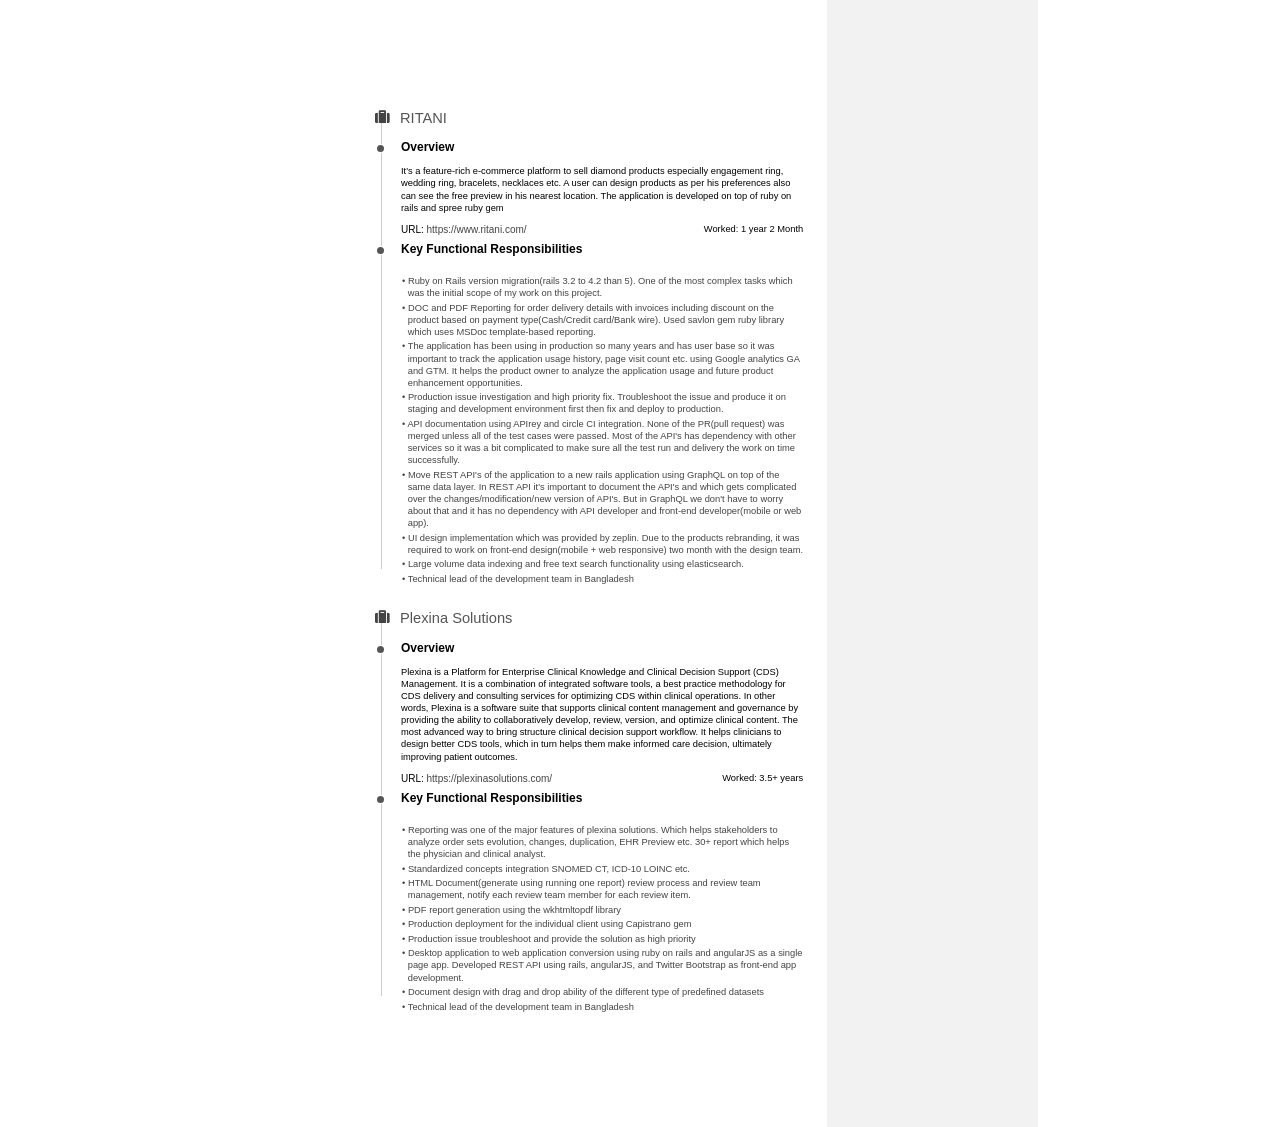
==== project.html @ 6e99eae2 "initial commit" ====
<!DOCTYPE html>
<html>
<head>
    <title>Md. Masud Rana</title>
    
    <meta http-equiv="Content-Type" content="text/html; charset=UTF-8">
    
    <link rel="shortcut icon" href="">
    <link type="text/css" href="./normalize.css" rel="stylesheet">
    <link rel="stylesheet" href="https://use.fontawesome.com/releases/v5.5.0/css/all.css" integrity="sha384-B4dIYHKNBt8Bc12p+WXckhzcICo0wtJAoU8YZTY5qE0Id1GSseTk6S+L3BlXeVIU" crossorigin="anonymous">
    <link href="./css" rel="stylesheet">
    <link href="./css(1)" rel="stylesheet">
    <link type="text/css" href="./resume.css" rel="stylesheet" >
</head>

<body lang="en">
    <section id="main">
        <header id="title">
            <h1>&nbsp;</h1>
            <span class="subtitle">&nbsp;</span>
        </header>
        <section class="main-block">
            <h2><i class="fa fa-suitcase"></i> RITANI</h2>
            <section class="blocks">
              <div class="date">
                  &nbsp;
              </div>
              <div class="decorator">
              </div>
              <div class="details">
                  <header>
                      <h3>Overview</h3>
                      <p>
                        It's a feature-rich e-commerce platform to sell diamond products especially engagement ring, wedding ring, bracelets, necklaces etc. A user can design products as per his preferences also can see the free preview in his nearest location. The application is developed on top of ruby on rails and spree ruby gem
                      </p>

                      <span class="place"> URL: <a href="https://www.ritani.com/">https://www.ritani.com/</a></span>
                      &nbsp;&nbsp;&nbsp;
                      <span class="location"> Worked: 1 year 2 Month</span>
                  </header>
              </div>
            </section>            
            <section class="blocks">
                <div class="date">
                    &nbsp;
                </div>
                <div class="decorator">
                </div>
                <div class="details">
                    <header>
                        <h3>Key Functional Responsibilities</h3>                        
                    </header>
                    <div>
                        <ul>                            
                            <li>Ruby on Rails version migration(rails 3.2 to 4.2 than 5). One of the most complex tasks which was the initial scope of my work on this project.</li>
                            <li>DOC and PDF Reporting for order delivery details with invoices including discount on the product based on payment type(Cash/Credit card/Bank wire). Used savlon gem ruby library which uses MSDoc template-based reporting.</li>
                            <li>The application has been using in production so many years and has user base so it was important to track the application usage history, page visit count etc. using Google analytics GA and GTM. It helps the product owner to analyze the application usage and future product enhancement opportunities.</li>
                            <li>Production issue investigation and high priority fix. Troubleshoot the issue and produce it on staging and development environment first then fix and deploy to production.</<li>
                            <li>API documentation using APIrey and circle CI integration. None of the PR(pull request) was merged unless all of the test cases were passed. Most of the API's has dependency with other services so it was a bit complicated to make sure all the test run and delivery the work on time successfully.</li>
                            <li>Move REST API's of the application to a new rails application using GraphQL on top of the same data layer. In REST API it's important to document the API's and which gets complicated over the changes/modification/new version of API's. But in GraphQL we don't have to worry about that and it has no dependency with API developer and front-end developer(mobile or web app).</li>
                            <li>UI design implementation which was provided by zeplin. Due to the products rebranding, it was required to work on front-end design(mobile + web responsive) two month with the design team.</li>
                            <li>Large volume data indexing and free text search functionality using elasticsearch.</li>
                            <li>Technical lead of the development team in Bangladesh</li>
                        </ul>
                    </div>
                </div>
            </section>
        </section>    
        <section class="main-block">
            <h2><i class="fa fa-suitcase"></i> Plexina Solutions</h2>
            <section class="blocks">
              <div class="date">
                  &nbsp;
              </div>
              <div class="decorator">
              </div>
              <div class="details">
                  <header>
                      <h3>Overview</h3>
                      <p>
                        Plexina is a Platform for Enterprise Clinical Knowledge and Clinical Decision Support (CDS) Management. It is a combination of integrated software tools, a best practice methodology for CDS delivery and consulting services for optimizing CDS within clinical operations. In other words, Plexina is a software suite that supports clinical content management and governance by providing the ability to collaboratively develop, review, version, and optimize clinical content. The most advanced way to bring structure clinical decision support workflow. It helps clinicians to design better CDS tools, which in turn helps them make informed care decision, ultimately improving patient outcomes.
                      </p>

                      <span class="place"> URL: <a href="https://plexinasolutions.com/">https://plexinasolutions.com/</a></span>
                      &nbsp;&nbsp;&nbsp;
                      <span class="location"> Worked: 3.5+ years</span>
                  </header>
              </div>
            </section>            
            <section class="blocks">
                <div class="date">
                    &nbsp;
                </div>
                <div class="decorator">
                </div>
                <div class="details">
                    <header>
                        <h3>Key Functional Responsibilities</h3>                        
                    </header>
                    <div>
                        <ul>                            
                            <li>Reporting was one of the major features of plexina solutions. Which helps stakeholders to analyze order sets evolution, changes, duplication, EHR Preview etc. 30+ report which helps the physician and clinical analyst.</li>
                            <li>Standardized concepts integration SNOMED CT, ICD-10 LOINC etc.</li>
                            <li>HTML Document(generate using running one report) review process and review team management, notify each review team member for each review item.</li>
                            <li>PDF report generation using the wkhtmltopdf library</li>
                            <li>Production deployment for the individual client using Capistrano gem</li>
                            <li>Production issue troubleshoot and provide the solution as high priority</li>
                            <li>Desktop application to web application conversion using ruby on rails and angularJS as a single page app. Developed REST API using rails, angularJS, and Twitter Bootstrap as front-end app development.</li>
                            <li>Document design with drag and drop ability of the different type of predefined datasets</li>
                            <li>Technical lead of the development team in Bangladesh</li>
                        </ul>
                    </div>
                </div>
            </section>
        </section>        
    </section>
        
    <aside id="sidebar">
        &nbsp;
    </aside>

<script type="text/javascript" async="" src="./analytics.js"></script><script async="" src="./js"></script>
<script>
  window.dataLayer = window.dataLayer || [];
  function gtag(){dataLayer.push(arguments);}
  gtag('js', new Date());

  gtag('config', 'UA-69906857-1');
</script>
    
</body></html>
---- resume.css ----
@page{
  size: A4 portrait;
  margin: 0;
}

*{
  box-sizing: border-box;
}

:root{
  --page-width: 8.3in;
  --page-height: 11.74in;
  --main-width: 6.1in;
  --sidebar-width: calc(var(--page-width) - var(--main-width));
  --decorator-horizontal-margin: 0.2in;

  --sidebar-horizontal-padding: 0.2in;

  /* XXX: using px for very good precision control */
  --decorator-outer-offset-top: 10px;
  --decorator-outer-offset-left: -5.5px;
  --decorator-border-width: 1px;
  --decorator-outer-dim: 9px;
  --decorator-border: 1px solid #ccc;

  --row-blocks-padding-top: 5pt;
  --date-block-width: 1.2in;

  --main-blocks-title-icon-offset-left: -19pt;
}

body{
  width: var(--page-width);
  height: var(--page-height);
  margin: 0 auto;
  font-family: "Open Sans", sans-serif;
  font-weight: 300;
  line-height: 1.3;
  color: #444;
  hyphens: auto;
}

h1, h2, h3{
  margin: 0;
  color: #000;
}

a{
    text-decoration: none;
    color: #444;
}

li{
  list-style-type: none;
}

#main{
  float: left;
  width: var(--main-width);
  padding: 0.25in 0.25in 0 0.25in;
  font-size: 7pt;
}

#sidebar{
  float: right;
  position: relative; /* for disclaimer */
  width: var(--sidebar-width);
  height: 100%;
  padding: 0.6in var(--sidebar-horizontal-padding);
  background-color: #f2f2f2;
  font-size: 8.5pt;
}

/* main */

/** big title **/
#title, h1, h2{
  /*text-transform: uppercase;*/
}

#title{
  position: relative;
  left: 0.55in;
  margin-bottom: 0.3in;
  line-height: 1.2;
}

#title h1{
  font-weight: bold;
  font-size: 18pt;
  line-height: 1.5;
}

#title h1 strong{
  margin: auto 2pt auto 4pt;
  font-weight: 600;
}

.subtitle{
  font-size: 8pt;
}

/*** categorial blocks ***/

.main-block{
  margin-top: 0.1in;
}

#main h2{
  position: relative;
  top: var(--row-blocks-padding-top);
  /* XXX: 0.5px for aligning fx printing */
  left: calc((var(--date-block-width) + var(--decorator-horizontal-margin)));
  font-weight: 400;
  font-size: 11pt;
  color: #555;
}

#main h2 > i{
  /* use absolute position to prevent icon's width from misaligning title */
  /* assigning a fixed width here is no better due to needing to align decorator
     line too */
  position: absolute;
  left: var(--main-blocks-title-icon-offset-left);
  z-index: 1; /* over decorator line */
  color: #444;
}

#main h2::after{ /* extends the decorator line */
  height: calc(var(--row-blocks-padding-top) * 2);
  position: relative;
  top: calc(-1 * var(--row-blocks-padding-top));
  /* XXX: 0.5px for aligning fx printing */
  left: calc(-1 * var(--decorator-horizontal-margin));
  display: block;
  border-left: var(--decorator-border);
  z-index: 0;
  line-height: 0;
  font-size: 0;
  content: ' ';
}

/**** minor tweaks on the icon fonts ****/
#main h2 > .fa-graduation-cap{
  left: calc(var(--main-blocks-title-icon-offset-left) - 2pt);
  top: 2pt;
}

#main h2 > .fa-suitcase{
  top: 1pt;
}

#main h2 > .fa-folder-open{
  top: 1.5pt;
}

/**** individual row blocks (date - decorator - details) ****/

.blocks{
  display: flex;
  flex-flow: row nowrap;
}

.blocks > div{
  padding-top: var(--row-blocks-padding-top);
}

.date{
  flex: 0 0 var(--date-block-width);
  padding-top: calc(var(--row-blocks-padding-top) + 2.5pt) !important;
  padding-right: var(--decorator-horizontal-margin);
  font-size: 7pt;
  text-align: right;
  line-height: 1;
}

.date span{
  display: block;
}

.date span:nth-child(2)::before{
  position: relative;
  top: 1pt;
  right: 5.5pt;
  display: block;
  height: 10pt;
  content: '|';
}

.decorator{
  flex: 0 0 0;
  position: relative;
  width: 2pt;
  min-height: 100%;
  border-left: var(--decorator-border);
}

/*
 * XXX: Use two filled circles to achieve the circle-with-white-border effect.
 * The normal technique of only using one pseudo element and
 * border: 1px solid white; style makes firefox erroneously either:
 * 1) overflows the grayshade background (if no background-clip is set), or
 * 2) shows decorator line which should've been masked by the white border
 *
 */

.decorator::before{
  position: absolute;
  top: var(--decorator-outer-offset-top);
  left: var(--decorator-outer-offset-left);
  content: ' ';
  display: block;
  width: var(--decorator-outer-dim);
  height: var(--decorator-outer-dim);
  border-radius: calc(var(--decorator-outer-dim) / 2);
  background-color: #fff;
}

.decorator::after{
  position: absolute;
  top: calc(var(--decorator-outer-offset-top) + var(--decorator-border-width));
  left: calc(var(--decorator-outer-offset-left) + var(--decorator-border-width));
  content: ' ';
  display: block;
  width: calc(var(--decorator-outer-dim) - (var(--decorator-border-width) * 2));
  height: calc(var(--decorator-outer-dim) - (var(--decorator-border-width) * 2));
  border-radius: calc((var(--decorator-outer-dim) - (var(--decorator-border-width) * 2)) / 2);
  background-color: #555;
}

.blocks:last-child .decorator{ /* slightly shortens it */
  margin-bottom: 0.25in;
}

/***** fine-tunes on the details block where the real juice is *****/

.details{
  flex: 1 0 0;
  padding-left: var(--decorator-horizontal-margin);
  padding-top: calc(var(--row-blocks-padding-top) - 0.5pt) !important; /* not sure why but this is needed for better alignment */
}

.details header{
  color: #000;
}

.details h3{
  font-size: 9pt;
}

.main-block:not(.concise) .details div{
  margin: 0.18in 0 0.1in 0;
}

.main-block:not(.concise) .blocks:last-child .details div{
  margin-bottom: 0;
}

.main-block.concise .details div:not(.concise){
  /* use padding to work around the fact that margin doesn't affect floated
     neighboring elements */
  padding: 0.05in 0 0.07in 0;
}

.details .place{
  float: left;
  font-size: 7.5pt;
}

.details .location{
  float: right;
}

.details div{
  clear: both;
}

.details .location::before{
  display: inline-block;
  position: relative;
  right: 3pt;
  top: 0.25pt;
  font-family: FontAwesome;
  font-weight: normal;
  font-style: normal;
  text-decoration: inherit;
}

/***** fine-tunes on the lists... *****/

#main ul, #personal-info ul, #cert-info ul{
  padding-left: 0.07in;
  margin: 0.08in 0;
}

#main li, #personal-info li, #cent-info li{
  margin: 0 0 0.025in 0;
}

/****** customize list symbol style ******/
#main li::before, #personal-info li::before, #cert-info li::before{
  position: relative;
  margin-left: -4.25pt;
  content: '• ';
}

.details .concise ul{
  margin: 0 !important;
  -webkit-columns: 2;
  -moz-columns: 2;
  columns: 2;
}

.details .concise li{
  margin: 0 !important;
}

.details .concise li{
  margin-left: 0 !important;
}



/* sidebar */

.avatar{
    border-radius: 50%;
    border: 3px solid black;
    max-width: 100%;
    display: block;
    vertical-align: middle;
    height: auto;
    -webkit-filter: grayscale(100%);
    filter: grayscale(100%);
}

#sidebar h1{
  font-weight: 400;
  font-size: 11pt;
}

.side-block{
  margin-top: 0.2in;
}

#contact ul, #links ul{
  margin-top: 0.05in;
  padding-left: 0;
  font-family: "Source Sans Pro";
  font-weight: 400;
  line-height: 1.75;
}

#contact li > i, #links li > i{
  width: 9pt; /* for text alignment */
  text-align: right;
}

#skills{
  line-height: 1.5;
}

#skills ul{
  margin: 0.05in 0 0.15in;
  padding: 0;
}

#disclaimer{
  position: absolute;
  bottom: var(--sidebar-horizontal-padding);
  right: var(--sidebar-horizontal-padding);
  font-size: 7.5pt;
  font-style: italic;
  line-height: 1.1;
  text-align: right;
  color: #777;
}

#disclaimer p{
    display: none;
}

#disclaimer a.btn{
    color: #333;
    border-color: #ccc;
    display: inline-block;
    padding: 5px 10px;
    margin-bottom: 0;
    font-size: 10pt;
    text-align: center;
    white-space: nowrap;
    vertical-align: middle;
    cursor: pointer;
    -webkit-user-select: none;
    -moz-user-select: none;
    -ms-user-select: none;
    user-select: none;
    background-image: none;
    border: 1px solid;
    border-radius: 4px;
}

#disclaimer a.btn:hover{
    color: #333;
    background-color: #e6e6e6;
    border-color: #adadad;
}

#personal-info li {
    font-size: 7.5pt;
}

#cert-info li {
    font-size: 7.4pt;
    display: block;
    margin-bottom: 0.08in;
}

#cert-info li span{
    font-size: 7pt;
    display: block;
    margin-bottom: 0.12in;
}

.print{
    display: none;
}

@media print {
    .page-break{
        page-break-after: always;
    }

    body{
        -webkit-print-color-adjust:exact;
    }

    #disclaimer p{
        display: block;
    }

    #disclaimer a.btn{
        display: none;
    }

    .print{
        display: inherit;
    }

    .page-break-margin{
        margin-top: 2in;
    }
}

li.project-title{
    font-size: 8pt;
    font-weight: bold;
}

li.project-title > ul li {
    font-size: 7pt;
    font-weight: normal;
}
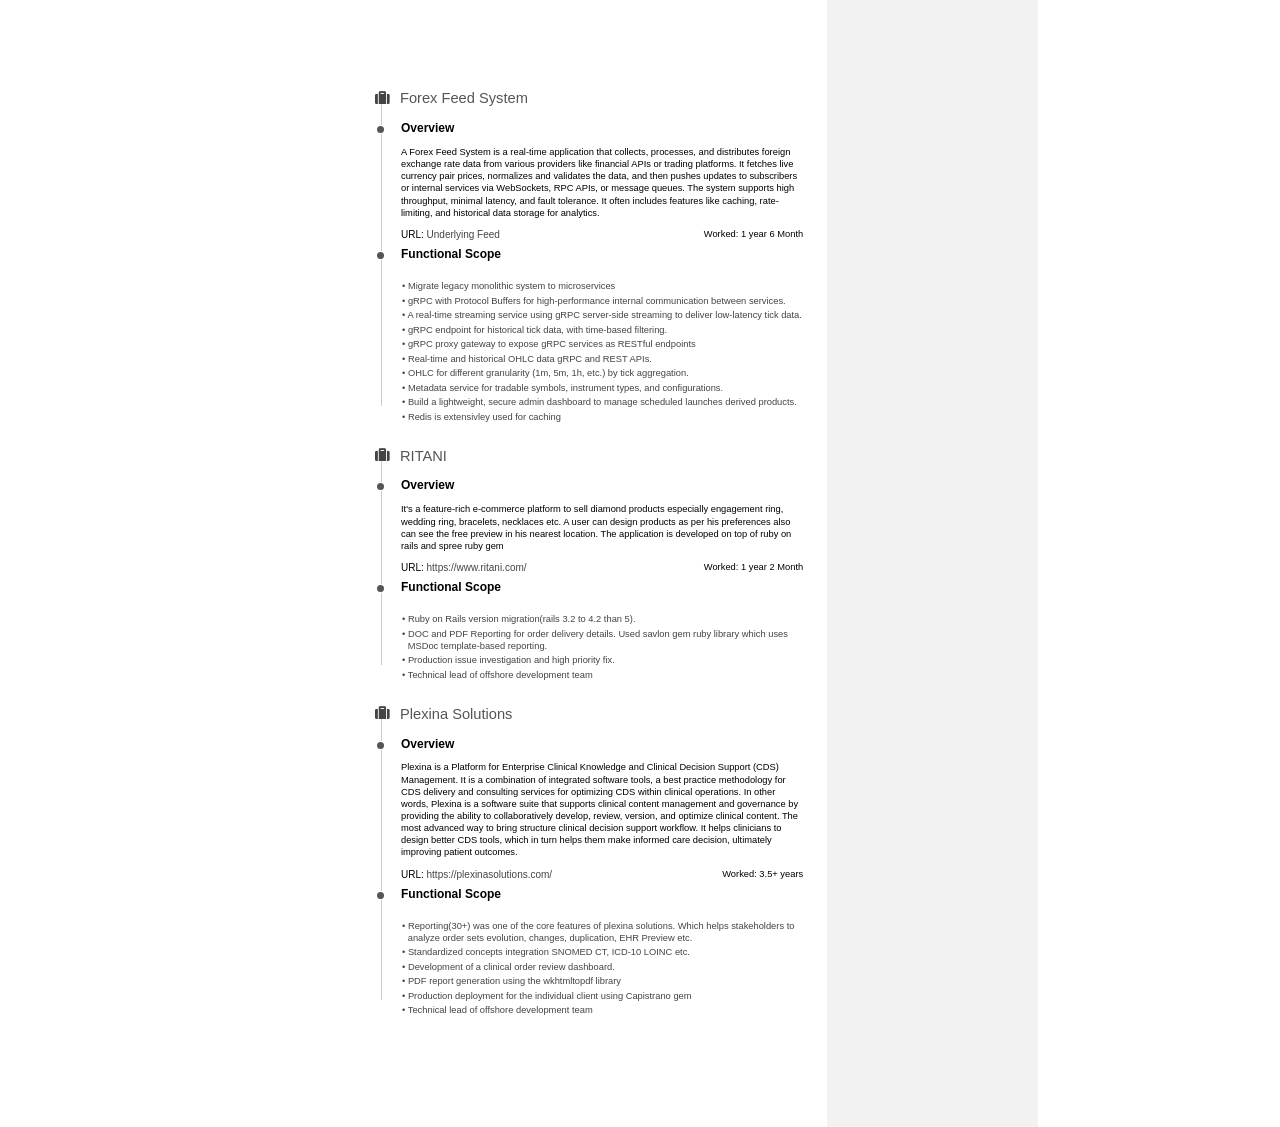
==== commit 2be7a637: "update project" ====
--- a/project.html
+++ b/project.html
@@ -19,6 +19,53 @@
             <h1>&nbsp;</h1>
             <span class="subtitle">&nbsp;</span>
         </header>
+        <section class="main-block">
+            <h2><i class="fa fa-suitcase"></i> Forex Feed System</h2>
+            <section class="blocks">
+              <div class="date">
+                  &nbsp;
+              </div>
+              <div class="decorator">
+              </div>
+              <div class="details">
+                  <header>
+                      <h3>Overview</h3>
+                      <p>
+                        A Forex Feed System is a real-time application that collects, processes, and distributes foreign exchange rate data from various providers like financial APIs or trading platforms. It fetches live currency pair prices, normalizes and validates the data, and then pushes updates to subscribers or internal services via WebSockets, RPC APIs, or message queues. The system supports high throughput, minimal latency, and fault tolerance. It often includes features like caching, rate-limiting, and historical data storage for analytics.
+                      </p>
+                      <span class="place">URL: <a href="https://app.deriv.com/dtrader">Underlying Feed</a></span>
+                      &nbsp;&nbsp;&nbsp;
+                      <span class="location"> Worked: 1 year 6 Month</span>
+                  </header>
+              </div>
+            </section>            
+            <section class="blocks">
+                <div class="date">
+                    &nbsp;
+                </div>
+                <div class="decorator">
+                </div>
+                <div class="details">
+                    <header>
+                        <h3>Functional Scope</h3>                        
+                    </header>
+                    <div>
+                        <ul>                            
+                            <li>Migrate legacy monolithic system to microservices</li>
+                            <li>gRPC with Protocol Buffers for high-performance internal communication between services.</li>
+                            <li>A real-time streaming service using gRPC server-side streaming to deliver low-latency tick data.</li>
+                            <li>gRPC endpoint for historical tick data, with time-based filtering.</li>
+                            <li>gRPC proxy gateway to expose gRPC services as RESTful endpoints</li>
+                            <li>Real-time and historical OHLC data gRPC and REST APIs.</li>
+                            <li>OHLC for different granularity (1m, 5m, 1h, etc.) by tick aggregation.</li>
+                            <li>Metadata service for tradable symbols, instrument types, and configurations.</li>
+                            <li>Build a lightweight, secure admin dashboard to manage scheduled launches derived products.</li>
+                            <li>Redis is extensivley used for caching</li>
+                        </ul>
+                    </div>
+                </div>
+            </section>
+        </section>    
         <section class="main-block">
             <h2><i class="fa fa-suitcase"></i> RITANI</h2>
             <section class="blocks">
@@ -48,19 +95,14 @@
                 </div>
                 <div class="details">
                     <header>
-                        <h3>Key Functional Responsibilities</h3>                        
+                        <h3>Functional Scope</h3>                        
                     </header>
                     <div>
                         <ul>                            
-                            <li>Ruby on Rails version migration(rails 3.2 to 4.2 than 5). One of the most complex tasks which was the initial scope of my work on this project.</li>
-                            <li>DOC and PDF Reporting for order delivery details with invoices including discount on the product based on payment type(Cash/Credit card/Bank wire). Used savlon gem ruby library which uses MSDoc template-based reporting.</li>
-                            <li>The application has been using in production so many years and has user base so it was important to track the application usage history, page visit count etc. using Google analytics GA and GTM. It helps the product owner to analyze the application usage and future product enhancement opportunities.</li>
-                            <li>Production issue investigation and high priority fix. Troubleshoot the issue and produce it on staging and development environment first then fix and deploy to production.</<li>
-                            <li>API documentation using APIrey and circle CI integration. None of the PR(pull request) was merged unless all of the test cases were passed. Most of the API's has dependency with other services so it was a bit complicated to make sure all the test run and delivery the work on time successfully.</li>
-                            <li>Move REST API's of the application to a new rails application using GraphQL on top of the same data layer. In REST API it's important to document the API's and which gets complicated over the changes/modification/new version of API's. But in GraphQL we don't have to worry about that and it has no dependency with API developer and front-end developer(mobile or web app).</li>
-                            <li>UI design implementation which was provided by zeplin. Due to the products rebranding, it was required to work on front-end design(mobile + web responsive) two month with the design team.</li>
-                            <li>Large volume data indexing and free text search functionality using elasticsearch.</li>
-                            <li>Technical lead of the development team in Bangladesh</li>
+                            <li>Ruby on Rails version migration(rails 3.2 to 4.2 than 5).</li>
+                            <li>DOC and PDF Reporting for order delivery details. Used savlon gem ruby library which uses MSDoc template-based reporting.</li>
+                            <li>Production issue investigation and high priority fix.</<li>
+                            <li>Technical lead of offshore development team</li>
                         </ul>
                     </div>
                 </div>
@@ -95,19 +137,16 @@
                 </div>
                 <div class="details">
                     <header>
-                        <h3>Key Functional Responsibilities</h3>                        
+                        <h3>Functional Scope</h3>                        
                     </header>
                     <div>
                         <ul>                            
-                            <li>Reporting was one of the major features of plexina solutions. Which helps stakeholders to analyze order sets evolution, changes, duplication, EHR Preview etc. 30+ report which helps the physician and clinical analyst.</li>
+                            <li>Reporting(30+) was one of the core features of plexina solutions. Which helps stakeholders to analyze order sets evolution, changes, duplication, EHR Preview etc.
                             <li>Standardized concepts integration SNOMED CT, ICD-10 LOINC etc.</li>
-                            <li>HTML Document(generate using running one report) review process and review team management, notify each review team member for each review item.</li>
+                            <li>Development of a clinical order review dashboard.</li>
                             <li>PDF report generation using the wkhtmltopdf library</li>
                             <li>Production deployment for the individual client using Capistrano gem</li>
-                            <li>Production issue troubleshoot and provide the solution as high priority</li>
-                            <li>Desktop application to web application conversion using ruby on rails and angularJS as a single page app. Developed REST API using rails, angularJS, and Twitter Bootstrap as front-end app development.</li>
-                            <li>Document design with drag and drop ability of the different type of predefined datasets</li>
-                            <li>Technical lead of the development team in Bangladesh</li>
+                            <li>Technical lead of offshore development team</li>
                         </ul>
                     </div>
                 </div>
--- a/resume.css
+++ b/resume.css
@@ -81,7 +81,7 @@
 #title{
   position: relative;
   left: 0.55in;
-  margin-bottom: 0.3in;
+  margin-bottom: 0.1in;
   line-height: 1.2;
 }
 
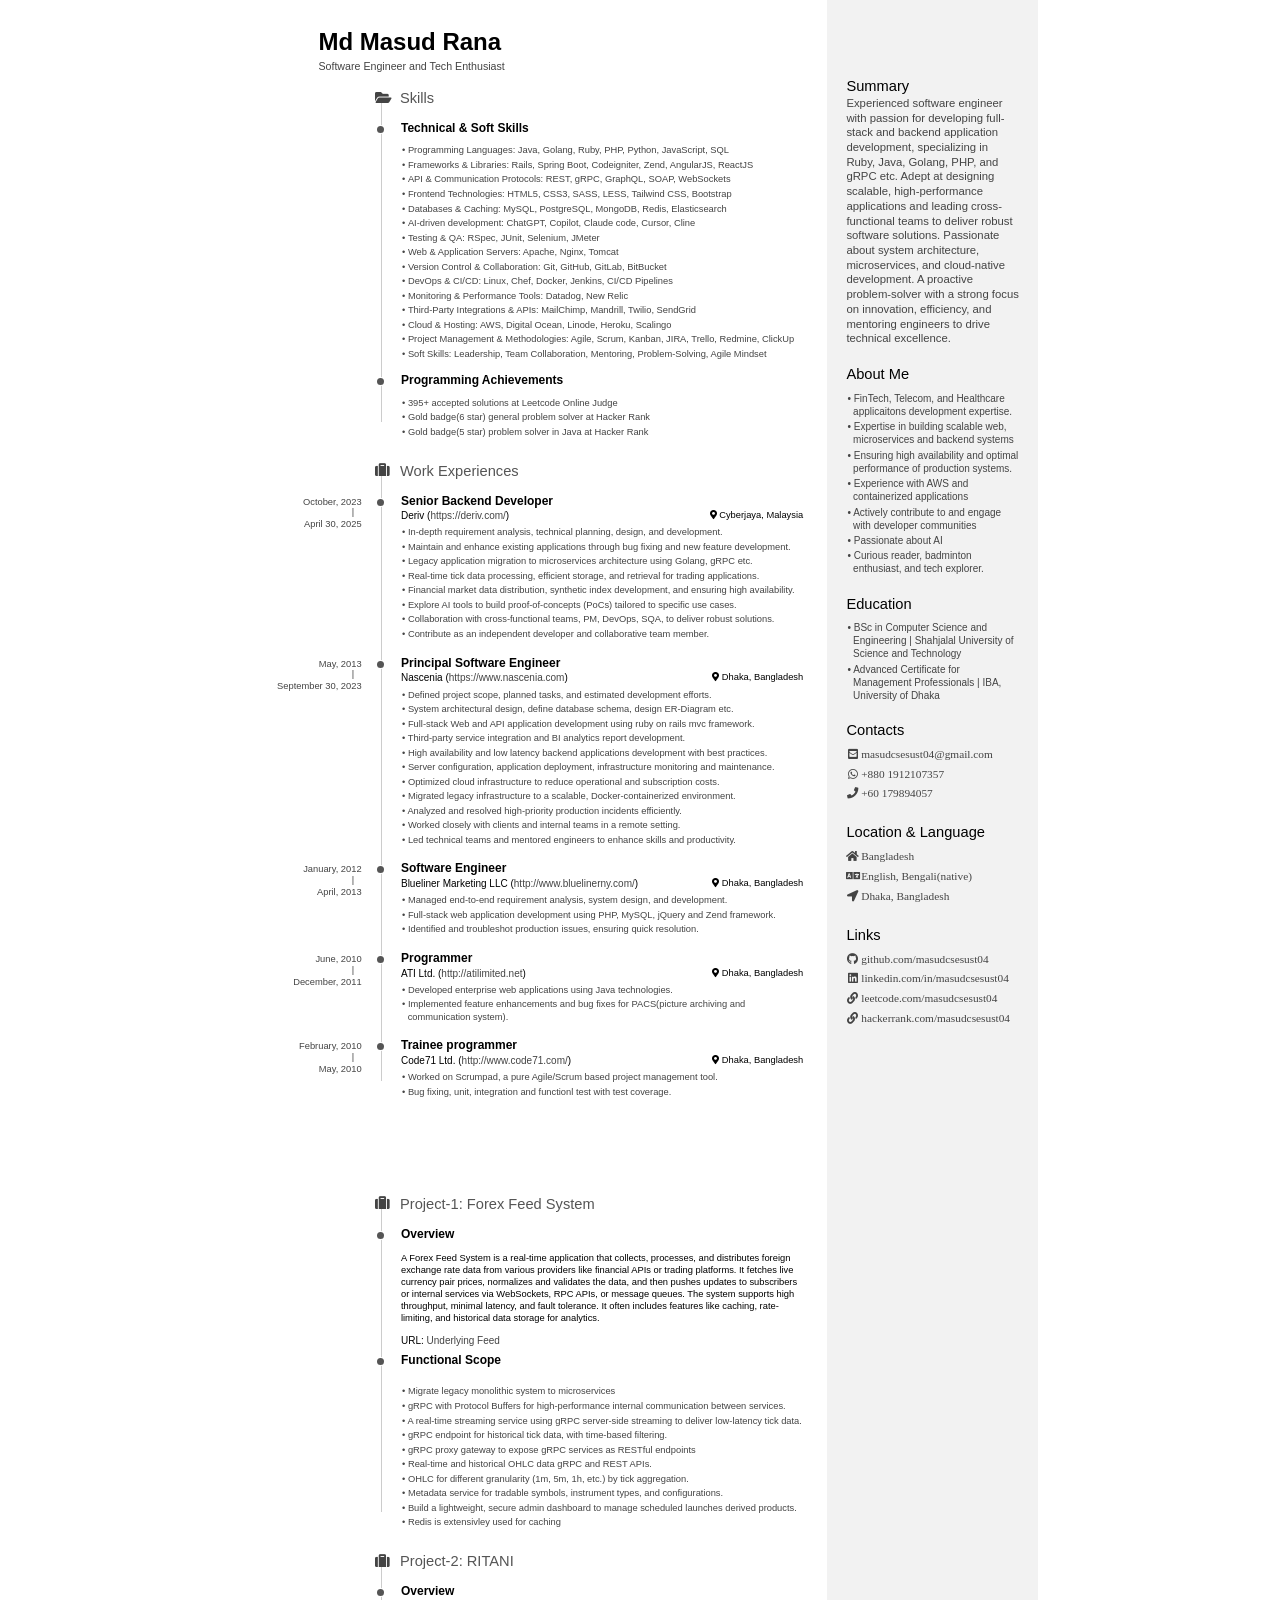
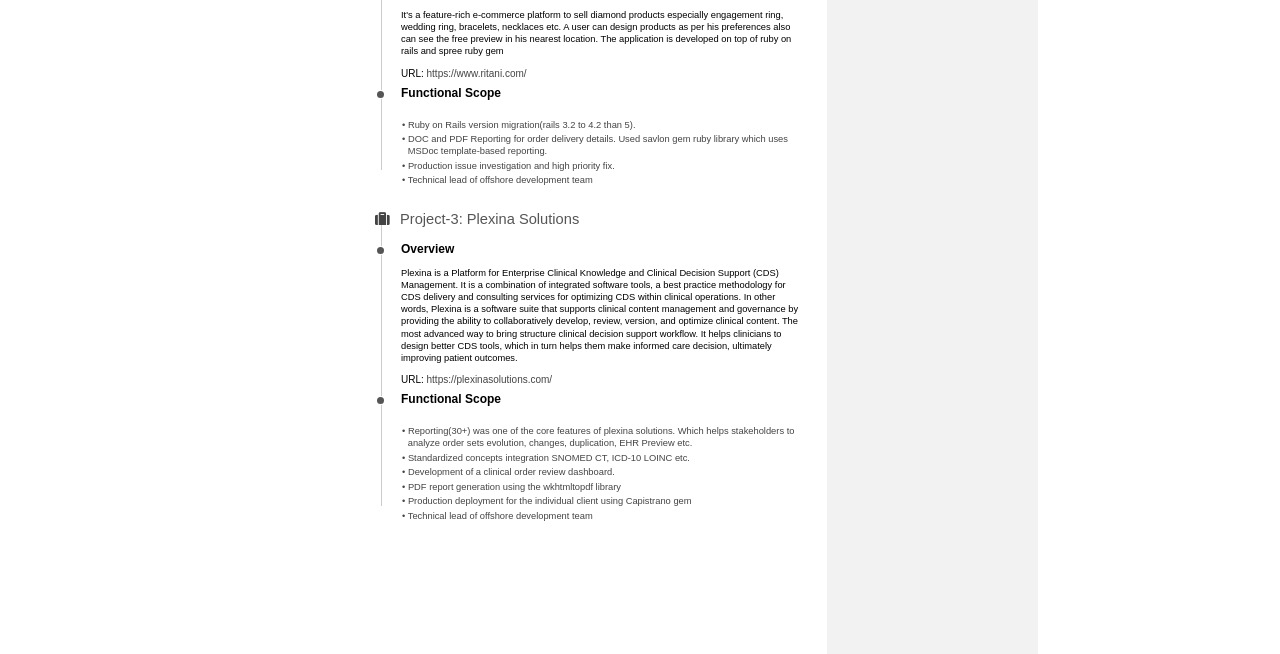
==== commit 9f1365da: "update" ====
--- a/project.html
+++ b/project.html
@@ -1,3 +1,270 @@
+<!DOCTYPE html>
+<html>
+<head>
+    <title>Md. Masud Rana</title>
+
+    <meta http-equiv="Content-Type" content="text/html; charset=UTF-8">
+
+    <link rel="shortcut icon" href="">
+    <link type="text/css" href="./normalize.css" rel="stylesheet">
+    <link rel="stylesheet" href="https://use.fontawesome.com/releases/v5.5.0/css/all.css" integrity="sha384-B4dIYHKNBt8Bc12p+WXckhzcICo0wtJAoU8YZTY5qE0Id1GSseTk6S+L3BlXeVIU" crossorigin="anonymous">
+    <link href="./css" rel="stylesheet">
+    <link href="./css(1)" rel="stylesheet">
+    <link type="text/css" href="./resume.css" rel="stylesheet" >
+</head>
+
+<body lang="en">
+    <section id="main">
+        <header id="title">
+            <h1>Md Masud Rana</h1>
+            <span class="subtitle">Software Engineer and Tech Enthusiast</span>
+        </header>
+
+        <section class="">
+            <h2><i class="fa fa-folder-open"></i> Skills</h2>
+            <section class="blocks">
+                <div class="date">
+                </div>
+                <div class="decorator">
+                </div>
+                <div class="details">
+                    <header>
+                        <h3>Technical & Soft Skills</h3>
+                    </header>
+                    <div>
+                        <ul>
+                            <li><strong>Programming Languages:</strong> Java, Golang, Ruby, PHP, Python, JavaScript, SQL</li>
+                            <li><strong>Frameworks & Libraries:</strong> Rails, Spring Boot, Codeigniter, Zend, AngularJS, ReactJS</li>
+                            <li><strong>API & Communication Protocols:</strong> REST, gRPC, GraphQL, SOAP, WebSockets</li>
+                            <li><strong>Frontend Technologies:</strong> HTML5, CSS3, SASS, LESS, Tailwind CSS, Bootstrap</li>
+                            <li><strong>Databases & Caching:</strong> MySQL, PostgreSQL, MongoDB, Redis, Elasticsearch</li>
+                            <li><strong>AI-driven development:</strong> ChatGPT, Copilot, Claude code, Cursor, Cline</li> 
+                            <li><strong>Testing & QA:</strong> RSpec, JUnit, Selenium, JMeter</li>
+                            <li><strong>Web & Application Servers:</strong> Apache, Nginx, Tomcat</li>
+                            <li><strong>Version Control & Collaboration:</strong> Git, GitHub, GitLab, BitBucket</li>
+                            <li><strong>DevOps & CI/CD:</strong> Linux, Chef, Docker, Jenkins, CI/CD Pipelines</li>
+                            <li><strong>Monitoring & Performance Tools:</strong> Datadog, New Relic</li>
+                            <li><strong>Third-Party Integrations & APIs:</strong> MailChimp, Mandrill, Twilio, SendGrid</li>
+                            <li><strong>Cloud & Hosting:</strong> AWS, Digital Ocean, Linode, Heroku, Scalingo</li>
+                            <li><strong>Project Management & Methodologies:</strong> Agile, Scrum, Kanban, JIRA, Trello, Redmine, ClickUp</li>
+                            <li><strong>Soft Skills:</strong> Leadership, Team Collaboration, Mentoring, Problem-Solving, Agile Mindset</li>
+                        </ul>
+                    </div>
+                </div>
+            </section>
+            <section class="blocks">
+                <div class="date">
+                </div>
+                <div class="decorator">
+                </div>
+                <div class="details">
+                    <header>
+                        <h3>Programming Achievements</h3>
+                    </header>
+                    <div>
+                        <ul>
+                            <li>395+ accepted solutions at <a href="https://www.leetcode.com/">Leetcode Online Judge</a></li>
+                            <li>Gold badge(6 star) general problem solver at <a href="https://www.hackerrank.com">Hacker Rank</a></li>
+                            <li>Gold badge(5 star) problem solver in Java at <a href="https://www.hackerrank.com">Hacker Rank</a></li>             
+                        </ul>
+                    </div>
+                </div>
+            </section>
+        </section>
+
+        <section class="main-block">
+            <h2><i class="fa fa-suitcase"></i> Work Experiences</h2>
+            <section class="blocks">
+                <div class="date">
+                    <span>October, 2023</span><span>April 30, 2025</span>
+                </div>
+                <div class="decorator">
+                </div>
+                <div class="details">
+                    <header>
+                        <h3>Senior Backend Developer</h3>
+                        <span class="place">Deriv (<a href="https://deriv.com/">https://deriv.com/</a>)</span>
+                        <span class="location"><i class="fas fa-map-marker-alt"></i> Cyberjaya, Malaysia</span>
+                    </header>
+                    <div>
+                        <ul>
+                            <li>In-depth requirement analysis, technical planning, design, and development.</li>
+                            <li>Maintain and enhance existing applications through bug fixing and new feature development.</li>
+                            <li>Legacy application migration to microservices architecture using Golang, gRPC etc.</li>
+                            <li>Real-time tick data processing, efficient storage, and retrieval for trading applications.</li>
+                            <li>Financial market data distribution, synthetic index development, and ensuring high availability.</li>
+                            <li>Explore AI tools to build proof-of-concepts (PoCs) tailored to specific use cases.</li>
+                            <li>Collaboration with cross-functional teams, PM, DevOps, SQA, to deliver robust solutions.</li>
+                            <li>Contribute as an independent developer and collaborative team member.</li>
+                        </ul>
+                    </div>
+                </div>
+            </section>
+            <section class="blocks">
+              <div class="date">
+                  <span>May, 2013</span><span>September 30, 2023</span>
+              </div>
+              <div class="decorator">
+              </div>
+              <div class="details">
+                  <header>
+                      <h3>Principal Software Engineer</h3>
+                      <span class="place">Nascenia (<a href="https://www.nascenia.com/">https://www.nascenia.com</a>)</span>
+                      <span class="location"><i class="fas fa-map-marker-alt"></i> Dhaka, Bangladesh</span>
+                  </header>
+                  <div>
+                      <ul>
+                          <li>Defined project scope, planned tasks, and estimated development efforts.</li>
+                          <li>System architectural design, define database schema, design ER-Diagram etc.</li>
+                          <li>Full-stack Web and API application development using ruby on rails mvc framework.</li>
+                          <li>Third-party service integration and BI analytics report development.</li>
+                          <li>High availability and low latency backend applications development with best practices.</li>
+                          <li>Server configuration, application deployment, infrastructure monitoring and maintenance.</li>
+                          <li>Optimized cloud infrastructure to reduce operational and subscription costs.</li>
+                          <li>Migrated legacy infrastructure to a scalable, Docker-containerized environment.</li>
+                          <li>Analyzed and resolved high-priority production incidents efficiently.</li>
+                          <li>Worked closely with clients and internal teams in a remote setting.</li>
+                          <li>Led technical teams and mentored engineers to enhance skills and productivity.</li>
+                      </ul>
+                  </div>
+              </div>
+            </section>
+            <section class="blocks">
+                <div class="date">
+                    <span>January, 2012</span><span>April, 2013</span>
+                </div>
+                <div class="decorator">
+                </div>
+                <div class="details">
+                    <header>
+                        <h3>Software Engineer</h3>
+                        <span class="place">Blueliner Marketing LLC (<a href="http://www.bluelinerny.com/">http://www.bluelinerny.com/</a>)</span>
+                        <span class="location"><i class="fas fa-map-marker-alt"></i> Dhaka, Bangladesh</span>
+                    </header>
+                    <div>
+                        <ul>
+                            <li>Managed end-to-end requirement analysis, system design, and development.</li>
+                            <li>Full-stack web application development using PHP, MySQL, jQuery and Zend framework.</li>
+                            <li>Identified and troubleshot production issues, ensuring quick resolution.</li>
+                        </ul>
+                    </div>
+                </div>
+            </section>
+            <section class="blocks">
+                <div class="date">
+                    <span>June, 2010</span><span>December, 2011</span>
+                </div>
+                <div class="decorator">
+                </div>
+                <div class="details">
+                    <header>
+                        <h3>Programmer</h3>
+                        <span class="place">ATI Ltd. (<a href="http://atilimited.net/">http://atilimited.net</a>)</span>
+                        <span class="location"><i class="fas fa-map-marker-alt"></i> Dhaka, Bangladesh</span>
+                    </header>
+                    <div>
+                        <ul>
+                            <li>Developed enterprise web applications using Java technologies.</li>
+                            <li>Implemented feature enhancements and bug fixes for <strong>PACS</strong>(picture archiving and communication system).</li>
+                        </ul>
+                    </div>
+                </div>
+            </section>
+            <section class="blocks">
+                <div class="date">
+                    <span>February, 2010</span><span>May, 2010</span>
+                </div>
+                <div class="decorator">
+                </div>
+                <div class="details">
+                    <header>
+                        <h3>Trainee programmer</h3>
+                        <span class="place">Code71 Ltd. (<a href="http://www.code71.com/">http://www.code71.com/</a>)</span>
+                        <span class="location"><i class="fas fa-map-marker-alt"></i> Dhaka, Bangladesh</span>
+                    </header>
+                    <div>
+                        <ul>
+                            <li>Worked on Scrumpad, a pure Agile/Scrum based project management tool.</li>
+                            <li>Bug fixing, unit, integration and functionl test with test coverage.</li>
+                        </ul>
+                    </div>
+                </div>
+            </section>
+        </section>
+    </section>
+
+    <aside id="sidebar">
+        <div class="side-block">
+        </div>
+        <div class="side-block" id="personal-info">
+            <h1>Summary</h1>
+            <div>
+                Experienced software engineer with passion for developing full-stack and backend application development, specializing in Ruby, Java, Golang, PHP, and gRPC etc. Adept at designing scalable, high-performance applications and leading cross-functional teams to deliver robust software solutions. Passionate about system architecture, microservices, and cloud-native development. A proactive problem-solver with a strong focus on innovation, efficiency, and mentoring engineers to drive technical excellence.
+            </div>
+        </div>
+        <div class="side-block" id="personal-info">
+            <h1>About Me</h1>
+            <ul>
+                <li>FinTech, Telecom, and Healthcare applicaitons development expertise.</li>
+                <li>Expertise in building scalable web, microservices and backend systems</li>
+                <li>Ensuring high availability and optimal performance of production systems.</li>
+                <li>Experience with AWS and containerized applications</li>
+                <li>Actively contribute to and engage with developer communities</li>
+                <li>Passionate about AI</li>
+                <li>Curious reader, badminton enthusiast, and tech explorer.</li>
+            </ul>
+        </div>
+        <div class="side-block" id="personal-info">
+            <h1>Education</h1>
+            <ul>
+                <li>BSc in Computer Science and Engineering | <span class="place"><a href="https://www.sust.edu/">Shahjalal University of Science and Technology</a></span></li>
+                <li>Advanced Certificate for Management Professionals | <span>IBA, University of Dhaka</span></li>
+            </ul>
+        </div>
+        <div class="side-block" id="contact">
+            <h1>Contacts</h1>
+            <ul>
+                <li><i class="fas fa-envelope-square"></i> masudcsesust04@gmail.com</li>
+                <li><i class="fab fa-whatsapp"></i> +880 1912107357</li>
+                <li><i class="fa fa-phone"></i> +60 179894057</li>
+            </ul>
+        </div>
+        <div class="side-block" id="contact">
+            <h1>Location & Language</h1>
+            <ul>
+                <li><i class="fa fa-home"></i> Bangladesh</li>
+                <li><i class="fa fa-language"></i> English, Bengali(native)</li>
+                <li><i class="fa fa-location-arrow"></i> Dhaka, Bangladesh</li>
+            </ul>
+        </div>
+        <div class="side-block" id="links">
+            <h1>Links</h1>
+            <ul>
+                <li><i class="fab fa-github"></i> <a href="https://github.com/masudcsesust04">github.com/masudcsesust04</a></li>
+                <li><i class="fab fa-linkedin"></i> <a href="https://www.linkedin.com/in/masudcsesust04">linkedin.com/in/masudcsesust04</a></li>
+                <li><i class="fa fa-link"></i> <a href="https://leetcode.com/masudcsesust04/">leetcode.com/masudcsesust04</a></li>
+                <li><i class="fa fa-link"></i> <a href="https://www.hackerrank.com/masudcsesust04">hackerrank.com/masudcsesust04</a></li>
+                <li>&nbsp;</li>
+                <li>&nbsp;</li>
+            </ul>
+        </div>
+        <div class="side-block" id="disclaimer">
+        </div>
+    </aside>
+
+  <script type="text/javascript" async="" src="./analytics.js"></script><script async="" src="./js"></script>
+  <script>
+    window.dataLayer = window.dataLayer || [];
+    function gtag(){dataLayer.push(arguments);}
+    gtag('js', new Date());
+
+    gtag('config', 'UA-69906857-1');
+  </script>
+
+  </body>
+</html>
+
+
 <!DOCTYPE html>
 <html>
 <head>
@@ -20,7 +287,7 @@
             <span class="subtitle">&nbsp;</span>
         </header>
         <section class="main-block">
-            <h2><i class="fa fa-suitcase"></i> Forex Feed System</h2>
+            <h2><i class="fa fa-suitcase"></i> Project-1: Forex Feed System</h2>
             <section class="blocks">
               <div class="date">
                   &nbsp;
@@ -35,7 +302,6 @@
                       </p>
                       <span class="place">URL: <a href="https://app.deriv.com/dtrader">Underlying Feed</a></span>
                       &nbsp;&nbsp;&nbsp;
-                      <span class="location"> Worked: 1 year 6 Month</span>
                   </header>
               </div>
             </section>            
@@ -67,7 +333,7 @@
             </section>
         </section>    
         <section class="main-block">
-            <h2><i class="fa fa-suitcase"></i> RITANI</h2>
+            <h2><i class="fa fa-suitcase"></i>Project-2:  RITANI</h2>
             <section class="blocks">
               <div class="date">
                   &nbsp;
@@ -83,7 +349,6 @@
 
                       <span class="place"> URL: <a href="https://www.ritani.com/">https://www.ritani.com/</a></span>
                       &nbsp;&nbsp;&nbsp;
-                      <span class="location"> Worked: 1 year 2 Month</span>
                   </header>
               </div>
             </section>            
@@ -109,7 +374,7 @@
             </section>
         </section>    
         <section class="main-block">
-            <h2><i class="fa fa-suitcase"></i> Plexina Solutions</h2>
+            <h2><i class="fa fa-suitcase"></i>Project-3: Plexina Solutions</h2>
             <section class="blocks">
               <div class="date">
                   &nbsp;
@@ -124,8 +389,6 @@
                       </p>
 
                       <span class="place"> URL: <a href="https://plexinasolutions.com/">https://plexinasolutions.com/</a></span>
-                      &nbsp;&nbsp;&nbsp;
-                      <span class="location"> Worked: 3.5+ years</span>
                   </header>
               </div>
             </section>            
@@ -167,4 +430,4 @@
   gtag('config', 'UA-69906857-1');
 </script>
     
-</body></html>+</body></html>
